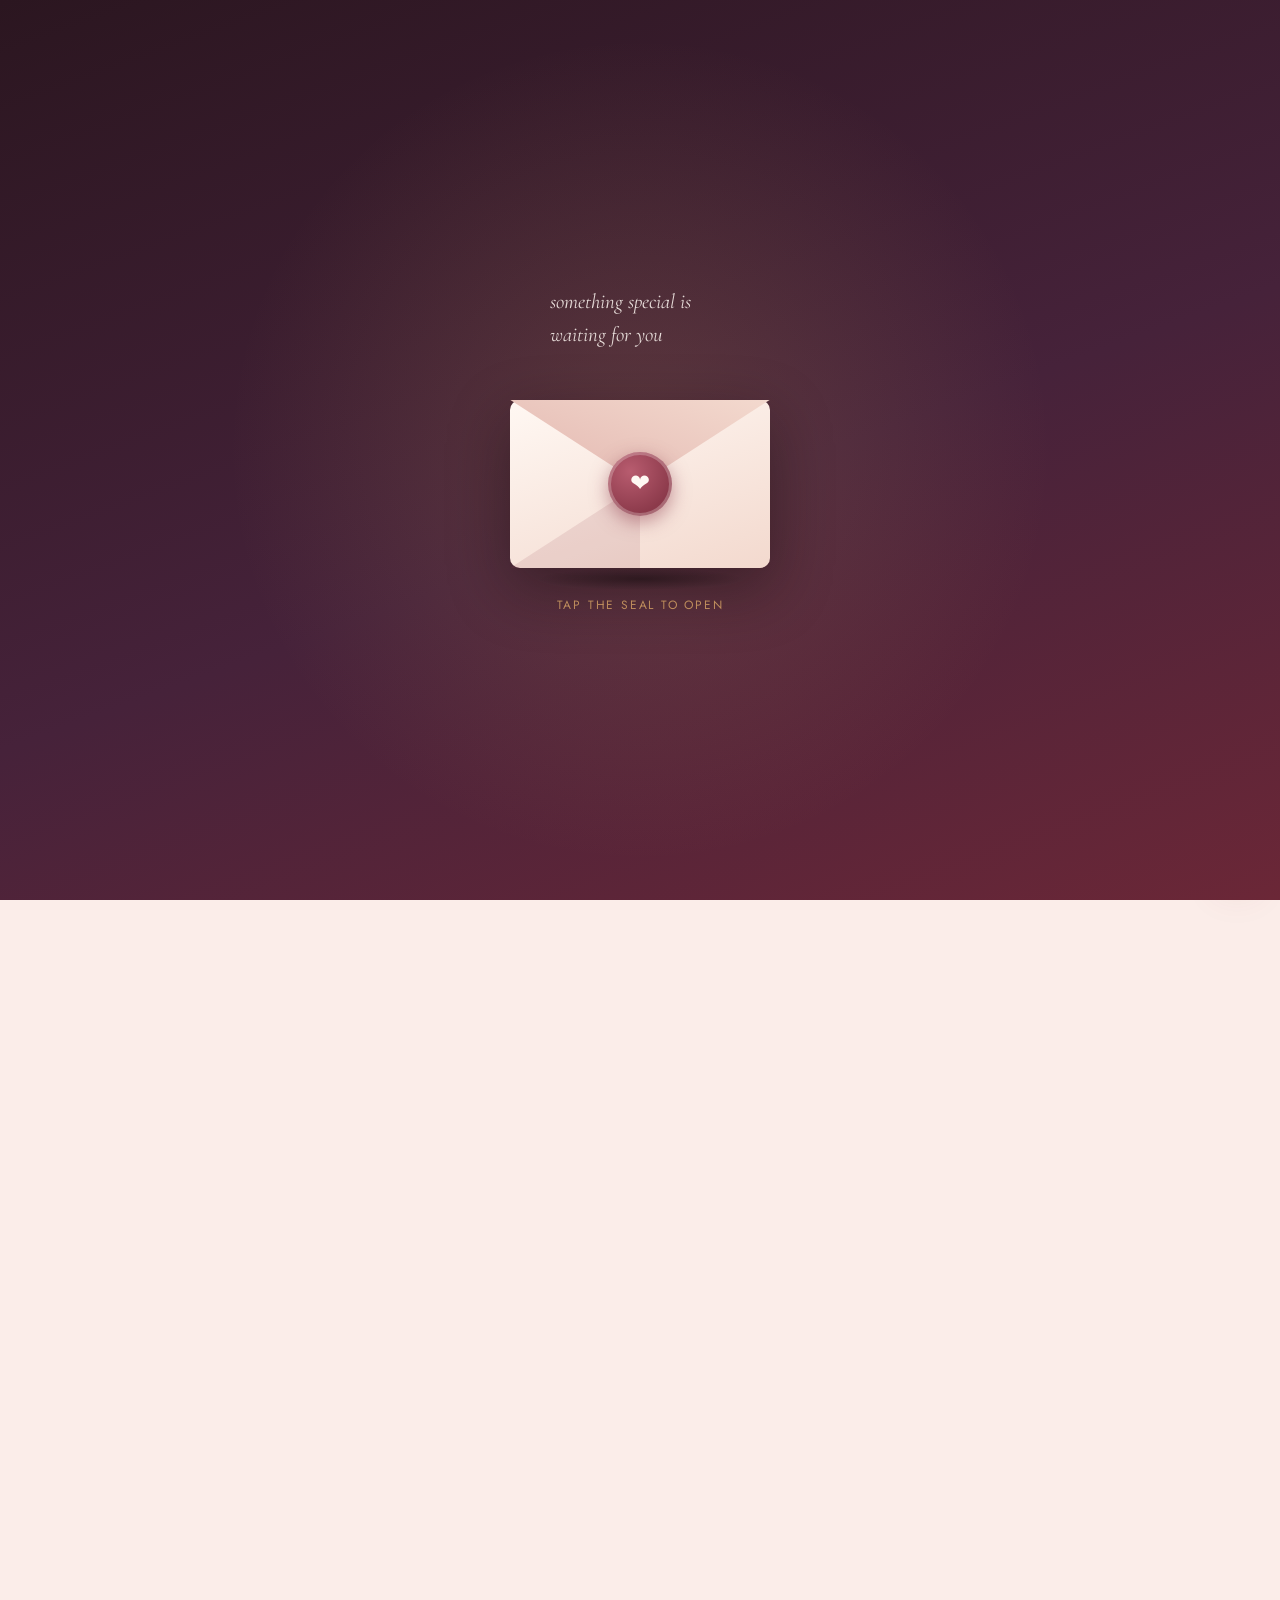
==== index.html @ ec3fe6d2 "Rename homepage to index.html" ====
<!DOCTYPE html>
<html lang="en" class="lock-scroll">
<head>
<meta charset="UTF-8">
<meta name="viewport" content="width=device-width, initial-scale=1.0, viewport-fit=cover">
<title>Happy Birthday ❤️ | A Little Gift For You</title>
<meta name="description" content="A birthday surprise, made just for you.">
<meta name="theme-color" content="#2B1620">
<link rel="icon" href="data:image/svg+xml,%3Csvg xmlns='http://www.w3.org/2000/svg' viewBox='0 0 100 100'%3E%3Ctext y='.9em' font-size='90'%3E%E2%9D%A4%EF%B8%8F%3C/text%3E%3C/svg%3E">

<!-- Fonts: Cormorant Garamond (display), Jost (body), Parisienne (signature/script accents) -->
<link rel="preconnect" href="https://fonts.googleapis.com">
<link rel="preconnect" href="https://fonts.gstatic.com" crossorigin>
<link href="https://fonts.googleapis.com/css2?family=Cormorant+Garamond:ital,wght@0,400;0,500;0,600;0,700;1,500;1,600&family=Jost:wght@300;400;500;600;700&family=Parisienne&display=swap" rel="stylesheet">

<link rel="stylesheet" href="style.css">
</head>
<body>

<!-- =========================================================
     OPENING SCREEN — the "envelope". Locks scroll until opened.
     ========================================================= -->
<div id="openingScreen" class="opening-screen">
  <div class="opening-glow" aria-hidden="true"></div>
  <div id="ambientHearts" class="ambient-hearts" aria-hidden="true"></div>

  <div class="opening-content">
    <p class="opening-eyebrow">something special is waiting for you</p>

    <div class="envelope" id="envelope">
      <div class="envelope-back"></div>
      <div class="envelope-flap" id="envelopeFlap" aria-hidden="true"></div>
      <button class="wax-seal" id="openBtn" aria-label="Open your birthday surprise">
        <span class="wax-seal-heart">❤</span>
      </button>
      <div class="envelope-shadow" aria-hidden="true"></div>
    </div>

    <p class="opening-hint">tap the seal to open</p>
  </div>
</div>

<!-- =========================================================
     MAIN CONTENT
     ========================================================= -->
<main id="mainContent">

  <!-- 1. HERO -->
  <section id="hero" class="section section--dark hero" aria-label="Happy Birthday">
    <div class="hero-inner">
      <p class="eyebrow eyebrow--light">a birthday, just for you</p>
      <h1 class="hero-title">Happy Birthday Catherine Elize Erison  <span aria-hidden="true">❤️</span></h1>
      <p class="hero-date">09 September</p>
      <p class="hero-line" id="heroTypingText" aria-live="polite"></p>
    </div>
    <div class="scroll-hint" aria-hidden="true"><span></span></div>
  </section>

  <!-- 2. PERSONAL MESSAGE -->
  <section id="message" class="section section--light message-section" aria-label="A letter for you">
    <p class="eyebrow">a little note</p>
    <div class="note-card reveal">
      <p class="note-greeting font-script">Hi Sayangku,</p>
      <p class="note-body"> Pertama sekali saya mau ucapkan happy birthday to the most unexpected person that come into my life. Sorry kalo saya banyak susahkan kamu. Saya banyak terhutang budi sama kamu sebenarnya. kamu bnyak tolong saya. Mungkin suatu hari nnti saya dapat bayar jasa kamu. Sorry juga kalo saya banyak sakitkan hati kamu selama kita kenal.</p>
      <p class="note-body"> Saya pun tak tau mau buat apa sebenarny untuk birthday kamu. Jadi ini ja yg terlintas dalam fikiran saya untuk buat macam ni.</p>
      <p class="note-body"> Saya harap kita dapat terus belajar faham satu sama lain. Saya tak mau janji apa-apa yg besar, tapi saya akan cuba jadi lebih baik. </p>
      <p class="note-signature font-script">Ikhlas dari orng ganteng,<br> Nath </p>
    </div>
  </section>

  <!-- 3. MEMORY GALLERY -->
  <section id="gallery" class="section section--light gallery-section" aria-label="Memories we've made">
    <p class="eyebrow">memories we've made</p>
    <h2 class="section-title">A Few of My Favorites Pictures Hehehe</h2>
    <div class="gallery-grid">
      <button class="gallery-item reveal" data-index="0" aria-label="Open photo 1">
        <img src="image/photo6.jpg" alt="A memory together — photo 1" loading="lazy">
      </button>
      <button class="gallery-item reveal" data-index="1" aria-label="Open photo 2">
        <img src="image/photo2.jpg" alt="A memory together — photo 2" loading="lazy">
      </button>
      <button class="gallery-item reveal" data-index="2" aria-label="Open photo 3">
        <img src="image/photo3.jpg" alt="A memory together — photo 3" loading="lazy">
      </button>
      <button class="gallery-item reveal" data-index="3" aria-label="Open photo 4">
        <img src="image/photo4.jpg" alt="A memory together — photo 4" loading="lazy">
      </button>
      <button class="gallery-item reveal" data-index="4" aria-label="Open photo 5">
        <img src="image/photo5.jpg" alt="A memory together — photo 5" loading="lazy">
      </button>
      <button class="gallery-item reveal" data-index="5" aria-label="Open photo 6">
        <img src="image/photo1.jpg" alt="A memory together — photo 6" loading="lazy">
      </button>
    </div>
  </section>

  <!-- 4. THINGS I LOVE ABOUT YOU -->
  <section id="love" class="section section--light love-section" aria-label="Things I love about you">
    <p class="eyebrow">things I've noticed</p>
    <h2 class="section-title">Things I Love About You</h2>
    <div class="love-grid">
      <div class="love-card reveal">
        <span class="love-icon" aria-hidden="true">❤️</span>
        <h3>Your smile</h3>
        <p>The one that somehow makes everything feel lighter.</p>
      </div>
      <div class="love-card reveal">
        <span class="love-icon" aria-hidden="true">❤️</span>
        <h3>Your kindness</h3>
        <p>The way you show up for people, quietly, without asking for anything back.</p>
      </div>
      <div class="love-card reveal">
        <span class="love-icon" aria-hidden="true">❤️</span>
        <h3>The way you care</h3>
        <p>You notice the little things most people miss.</p>
      </div>
      <div class="love-card reveal">
        <span class="love-icon" aria-hidden="true">❤️</span>
        <h3>Your laugh</h3>
        <p>Honestly, one of my favorite sounds.</p>
      </div>
      <div class="love-card reveal">
        <span class="love-icon" aria-hidden="true">❤️</span>
        <h3>Ordinary days made special</h3>
        <p>Somehow, being around you turns nothing days into good ones.</p>
      </div>
      <div class="love-card reveal">
        <span class="love-icon" aria-hidden="true">❤️</span>
        <h3>Just... you</h3>
        <p>tq for choosing me as ur BF. we don't what future holds for us, but I hope we can be together for a long time.
        </p>
      </div>
    </div>
  </section>

  <!-- 5. SPECIAL SURPRISE -->
  <section id="surprise" class="section section--dark surprise-section" aria-label="One more surprise">
    <div id="ambientHeartsSurprise" class="ambient-hearts" aria-hidden="true"></div>
    <p class="eyebrow eyebrow--light">one more thing</p>
    <h2 class="section-title section-title--light">There's a little more...</h2>
    <button id="surpriseBtn" class="btn-seal">One More Surprise...</button>
    <div id="surpriseMessage" class="surprise-message hidden">
      <p>"No matter where life takes us, I hope you always remember that you deserve happiness, love, and beautiful moments — today and always."</p>
    </div>
  </section>

  <!-- 6. COUNTDOWN / BIRTHDAY DATE -->
  <section id="countdown" class="section section--light countdown-section" aria-label="Birthday countdown">
    <p class="eyebrow">the big day</p>
    <h2 class="section-title">09 September</h2>

    <div id="countdownActive" class="countdown-active hidden">
      <p class="countdown-lead">Counting down to your day</p>
      <div class="countdown-grid">
        <div class="countdown-box"><span id="cdDays">00</span><small>Days</small></div>
        <div class="countdown-box"><span id="cdHours">00</span><small>Hours</small></div>
        <div class="countdown-box"><span id="cdMinutes">00</span><small>Minutes</small></div>
        <div class="countdown-box"><span id="cdSeconds">00</span><small>Seconds</small></div>
      </div>
    </div>

    <div id="countdownToday" class="countdown-today hidden">
      <p class="today-message">TODAY IS YOUR DAY! 🎂❤️</p>
    </div>

    <div id="countdownPast" class="countdown-past hidden">
      <p class="past-message">🎉 Happy Birthday! I hope your day was absolutely wonderful. ❤️</p>
    </div>
  </section>

  <!-- 7. FINAL MESSAGE -->
  <section id="final" class="section section--dark final-section" aria-label="Final message">
    <div id="ambientHeartsFinal" class="ambient-hearts" aria-hidden="true"></div>
    <p class="eyebrow eyebrow--light">before you go</p>
    <h2 class="final-title">Before you leave...</h2>
    <p class="final-body">If today gets busy, or loud, or ordinary in the way days sometimes do I hope somewhere in it, you pause for a second and just feel how loved you are. Because you are. More than you probably realize.</p>
    <p class="final-signoff font-script">Happy Birthday, Catherineku sayang ❤️</p>
    <p class="final-signature font-script">With love,<br> Nath </p>
  </section>

</main>

<!-- =========================================================
     LIGHTBOX (fullscreen photo viewer)
     ========================================================= -->
<div class="lightbox" id="lightbox" aria-hidden="true">
  <button class="lightbox-close" id="lightboxClose" aria-label="Close photo">&times;</button>
  <button class="lightbox-nav lightbox-prev" id="lightboxPrev" aria-label="Previous photo">&#8249;</button>
  <img class="lightbox-img" id="lightboxImg" src="" alt="">
  <button class="lightbox-nav lightbox-next" id="lightboxNext" aria-label="Next photo">&#8250;</button>
</div>

<!-- =========================================================
     FLOATING MUSIC PLAYER
     ========================================================= -->
<div class="music-player" id="musicPlayer">
  <audio id="bgMusic" src="image/music.mp3" loop preload="none"></audio>
  <div class="music-tooltip" id="musicTooltip">tap for music 🎵</div>
  <button id="musicToggle" class="music-btn" aria-label="Play music" aria-pressed="false">
    <svg class="icon-play" viewBox="0 0 24 24" width="18" height="18" aria-hidden="true"><path d="M8 5v14l11-7z" fill="currentColor"/></svg>
    <svg class="icon-pause" viewBox="0 0 24 24" width="18" height="18" aria-hidden="true" hidden><path d="M6 5h4v14H6zM14 5h4v14h-4z" fill="currentColor"/></svg>
  </button>
  <button id="muteToggle" class="mute-btn" aria-label="Mute" aria-pressed="false">
    <svg class="icon-vol" viewBox="0 0 24 24" width="16" height="16" aria-hidden="true"><path d="M3 10v4h4l5 5V5L7 10H3z" fill="currentColor"/></svg>
    <svg class="icon-mute" viewBox="0 0 24 24" width="16" height="16" aria-hidden="true" hidden><path d="M3 10v4h4l5 5V5L7 10H3zm13.5 2 2.5 2.5 1.4-1.4L18 12l1.9-1.9-1.4-1.4L16 11l-1.5-1.5-1.4 1.4L14.6 12l-1.5 1.5 1.4 1.4z" fill="currentColor"/></svg>
  </button>
</div>

<!-- Confetti + heart burst are spawned into these containers by script.js -->
<div class="confetti-container" id="confettiContainer" aria-hidden="true"></div>

<script src="script.js"></script>
</body>
</html>
---- style.css ----
/* =============================================================
   BIRTHDAY SURPRISE WEBSITE — STYLES
   Design tokens: petal blush + wine rose + champagne gold on a
   deep plum-black, paired with an elegant serif + clean sans +
   a handwritten script used only for signature moments.
   ============================================================= */

:root {
  /* Color */
  --color-bg: #FBEDE9;          /* petal blush — light section base   */
  --color-bg-soft: #FFF8F3;     /* warm cream — card / gallery base    */
  --color-bg-deep: #2B1620;     /* deep plum-black — dramatic sections */
  --color-primary: #8C3A4B;     /* wine rose — headings / accents      */
  --color-primary-light: #B85C6F;
  --color-gold: #D9A566;        /* champagne gold — accents / dividers */
  --color-text: #3A2530;        /* deep plum-brown — body text         */
  --color-text-soft: #7A5C66;
  --color-cream: #FFF8F3;       /* text on dark backgrounds            */
  --color-card: #FFFFFF;

  --gradient-dark: linear-gradient(160deg, #2B1620 0%, #46223A 55%, #6B2737 100%);
  --gradient-light: linear-gradient(180deg, #FBEDE9 0%, #FFF8F3 100%);

  /* Type */
  --font-display: 'Cormorant Garamond', serif;
  --font-body: 'Jost', sans-serif;
  --font-script: 'Parisienne', cursive;

  /* Shape */
  --radius-lg: 28px;
  --radius-md: 18px;
  --radius-sm: 10px;

  /* Shadow */
  --shadow-soft: 0 10px 40px rgba(140, 58, 75, 0.14);
  --shadow-deep: 0 20px 60px rgba(20, 8, 14, 0.45);

  /* Motion */
  --ease: cubic-bezier(0.22, 1, 0.36, 1);
  --t-base: 0.6s;
}

/* =============================================================
   RESET & BASE
   ============================================================= */
*, *::before, *::after { box-sizing: border-box; margin: 0; padding: 0; }

html, body {
  height: 100%;
  overflow-x: hidden;
  scroll-behavior: smooth;
}

html.lock-scroll, html.lock-scroll body {
  overflow: hidden;
  height: 100%;
}

body {
  font-family: var(--font-body);
  color: var(--color-text);
  background: var(--color-bg);
  line-height: 1.6;
  -webkit-font-smoothing: antialiased;
  text-rendering: optimizeLegibility;
}

img { max-width: 100%; display: block; }
button { font-family: inherit; cursor: pointer; border: none; background: none; }
a { color: inherit; }

.font-script { font-family: var(--font-script); }

.hidden { display: none !important; }

/* Visible keyboard focus everywhere */
button:focus-visible,
[tabindex]:focus-visible {
  outline: 2px solid var(--color-gold);
  outline-offset: 3px;
}

@media (prefers-reduced-motion: reduce) {
  *, *::before, *::after {
    animation-duration: 0.01ms !important;
    animation-iteration-count: 1 !important;
    transition-duration: 0.01ms !important;
    scroll-behavior: auto !important;
  }
}

/* =============================================================
   SHARED SECTION LAYOUT
   ============================================================= */
.section {
  position: relative;
  min-height: 100svh;
  padding: 96px 24px;
  display: flex;
  flex-direction: column;
  align-items: center;
  justify-content: center;
  text-align: center;
  overflow: hidden;
}

.section--light { background: var(--gradient-light); color: var(--color-text); }
.section--dark  { background: var(--gradient-dark); color: var(--color-cream); }

.eyebrow {
  font-family: var(--font-body);
  font-size: 0.78rem;
  letter-spacing: 0.22em;
  text-transform: uppercase;
  color: var(--color-primary);
  margin-bottom: 18px;
  font-weight: 500;
}
.eyebrow--light { color: var(--color-gold); }

.section-title {
  font-family: var(--font-display);
  font-weight: 600;
  font-size: clamp(1.8rem, 6vw, 2.6rem);
  color: var(--color-primary);
  margin-bottom: 40px;
}
.section-title--light { color: var(--color-cream); }

/* =============================================================
   OPENING SCREEN — "the envelope"
   ============================================================= */
.opening-screen {
  position: fixed;
  inset: 0;
  z-index: 999;
  display: flex;
  align-items: center;
  justify-content: center;
  background: var(--gradient-dark);
  overflow: hidden;
  transition: opacity 0.9s var(--ease), transform 0.9s var(--ease);
}

.opening-screen.is-closing {
  opacity: 0;
  transform: scale(1.06);
  pointer-events: none;
}

.opening-glow {
  position: absolute;
  top: 50%; left: 50%;
  width: 70vmax; height: 70vmax;
  transform: translate(-50%, -50%);
  background: radial-gradient(circle, rgba(217, 165, 102, 0.18) 0%, rgba(217, 165, 102, 0) 65%);
  pointer-events: none;
}

.opening-content {
  position: relative;
  z-index: 2;
  display: flex;
  flex-direction: column;
  align-items: center;
  padding: 0 24px;
}

.opening-eyebrow {
  font-family: var(--font-display);
  font-style: italic;
  font-size: clamp(1rem, 4vw, 1.3rem);
  color: var(--color-cream);
  opacity: 0.85;
  margin-bottom: 48px;
  max-width: 20ch;
}

.envelope {
  position: relative;
  width: 260px;
  height: 168px;
  perspective: 1000px;
}

.envelope-back {
  position: absolute;
  inset: 0;
  background: linear-gradient(160deg, #FFF8F3, #F3D9CE);
  border-radius: var(--radius-sm);
  box-shadow: var(--shadow-deep);
}

.envelope-back::before,
.envelope-back::after {
  content: "";
  position: absolute;
  bottom: 0;
  width: 0;
  height: 0;
  border-style: solid;
}
.envelope-back::before {
  left: 0;
  border-width: 0 0 84px 130px;
  border-color: transparent transparent rgba(140, 58, 75, 0.12) transparent;
}
.envelope-back::after {
  right: 0;
  border-width: 84px 130px 0 0;
  border-color: transparent transparent transparent rgba(140, 58, 75, 0.12);
}

.envelope-flap {
  position: absolute;
  top: 0; left: 0;
  width: 100%; height: 50%;
  background: linear-gradient(200deg, #F3D9CE, #E3B7B0);
  clip-path: polygon(0 0, 100% 0, 50% 100%);
  transform-origin: top center;
  transition: transform 1s var(--ease);
  z-index: 3;
}

.envelope.is-open .envelope-flap {
  transform: rotateX(180deg);
}

.envelope-shadow {
  position: absolute;
  bottom: -22px;
  left: 10%;
  width: 80%;
  height: 22px;
  background: radial-gradient(ellipse at center, rgba(0,0,0,0.35) 0%, rgba(0,0,0,0) 70%);
}

.wax-seal {
  position: absolute;
  top: 50%; left: 50%;
  transform: translate(-50%, -50%);
  width: 64px; height: 64px;
  border-radius: 50%;
  background: radial-gradient(circle at 35% 30%, var(--color-primary-light), var(--color-primary) 70%);
  color: var(--color-cream);
  font-size: 1.5rem;
  display: flex;
  align-items: center;
  justify-content: center;
  box-shadow: 0 6px 18px rgba(140, 58, 75, 0.5), inset 0 0 0 3px rgba(255, 248, 243, 0.25);
  z-index: 4;
  transition: transform 0.35s var(--ease), opacity 0.35s var(--ease);
  animation: seal-pulse 2.6s ease-in-out infinite;
}

.wax-seal-heart { transform: translateY(-1px); }

.wax-seal:active { transform: translate(-50%, -50%) scale(0.92); }

.wax-seal.is-breaking {
  animation: none;
  transform: translate(-50%, -50%) scale(1.3) rotate(12deg);
  opacity: 0;
}

@keyframes seal-pulse {
  0%, 100% { box-shadow: 0 6px 18px rgba(140, 58, 75, 0.5), inset 0 0 0 3px rgba(255, 248, 243, 0.25); }
  50% { box-shadow: 0 6px 26px rgba(217, 165, 102, 0.55), inset 0 0 0 3px rgba(255, 248, 243, 0.35); }
}

.opening-hint {
  margin-top: 28px;
  font-size: 0.75rem;
  letter-spacing: 0.15em;
  text-transform: uppercase;
  color: var(--color-gold);
  opacity: 0.8;
}

/* =============================================================
   AMBIENT FLOATING HEARTS (subtle background texture)
   ============================================================= */
.ambient-hearts {
  position: absolute;
  inset: 0;
  overflow: hidden;
  pointer-events: none;
  z-index: 0;
}

.ambient-heart {
  position: absolute;
  bottom: -10%;
  color: var(--color-gold);
  opacity: 0.35;
  animation: float-up linear forwards;
  will-change: transform, opacity;
}

@keyframes float-up {
  0%   { transform: translateY(0) translateX(0) rotate(0deg); opacity: 0; }
  10%  { opacity: 0.45; }
  90%  { opacity: 0.25; }
  100% { transform: translateY(-115vh) translateX(var(--drift, 20px)) rotate(20deg); opacity: 0; }
}

/* =============================================================
   HERO
   ============================================================= */
.hero-inner { position: relative; z-index: 1; max-width: 640px; }

.hero-title {
  font-family: var(--font-display);
  font-weight: 700;
  font-size: clamp(2.4rem, 10vw, 4rem);
  color: var(--color-cream);
  margin-bottom: 10px;
  opacity: 0;
  animation: fade-up 1s var(--ease) forwards;
  animation-delay: 0.15s;
}

.hero-date {
  font-family: var(--font-display);
  font-style: italic;
  font-size: clamp(1.1rem, 4vw, 1.5rem);
  color: var(--color-gold);
  letter-spacing: 0.08em;
  margin-bottom: 28px;
  opacity: 0;
  animation: fade-up 1s var(--ease) forwards;
  animation-delay: 0.4s;
}

.hero-line {
  font-size: clamp(0.95rem, 3.6vw, 1.15rem);
  color: var(--color-cream);
  opacity: 0.9;
  max-width: 42ch;
  margin: 0 auto;
  min-height: 3.2em;
}

.hero-line::after {
  content: "";
  display: inline-block;
  width: 2px;
  height: 1em;
  margin-left: 2px;
  background: var(--color-gold);
  vertical-align: -0.15em;
  animation: caret-blink 0.9s step-end infinite;
}

.hero-line.done::after { display: none; }

@keyframes caret-blink { 50% { opacity: 0; } }

@keyframes fade-up {
  from { opacity: 0; transform: translateY(18px); }
  to   { opacity: 1; transform: translateY(0); }
}

.scroll-hint {
  position: absolute;
  bottom: 32px; left: 50%;
  transform: translateX(-50%);
}
.scroll-hint span {
  display: block;
  width: 22px; height: 34px;
  border: 2px solid rgba(255, 248, 243, 0.5);
  border-radius: 12px;
  position: relative;
}
.scroll-hint span::before {
  content: "";
  position: absolute;
  top: 6px; left: 50%;
  width: 4px; height: 4px;
  margin-left: -2px;
  background: var(--color-gold);
  border-radius: 50%;
  animation: scroll-dot 1.6s ease-in-out infinite;
}
@keyframes scroll-dot {
  0%   { transform: translateY(0); opacity: 1; }
  70%  { opacity: 0; }
  100% { transform: translateY(14px); opacity: 0; }
}

/* =============================================================
   REVEAL ON SCROLL
   ============================================================= */
.reveal {
  opacity: 0;
  transform: translateY(28px);
  transition: opacity 0.8s var(--ease), transform 0.8s var(--ease);
}
.reveal.in-view { opacity: 1; transform: translateY(0); }

/* =============================================================
   PERSONAL MESSAGE
   ============================================================= */
.note-card {
  max-width: 560px;
  background: var(--color-card);
  border-radius: var(--radius-lg);
  padding: 44px 32px;
  box-shadow: var(--shadow-soft);
  text-align: left;
}

.note-greeting {
  font-size: clamp(1.6rem, 6vw, 2rem);
  color: var(--color-primary);
  margin-bottom: 18px;
}

.note-body {
  font-size: 1rem;
  color: var(--color-text);
  margin-bottom: 16px;
}

.note-signature {
  margin-top: 22px;
  font-size: 1.5rem;
  color: var(--color-primary);
  text-align: right;
}

/* =============================================================
   GALLERY
   ============================================================= */
.gallery-section { padding-bottom: 96px; }

.gallery-grid {
  display: grid;
  grid-template-columns: repeat(2, 1fr);
  gap: 12px;
  max-width: 560px;
  width: 100%;
}

.gallery-item {
  aspect-ratio: 1 / 1;
  border-radius: var(--radius-md);
  overflow: hidden;
  box-shadow: var(--shadow-soft);
  background: linear-gradient(160deg, #F3D9CE, #E3B7B0);
  transition: transform 0.4s var(--ease);
}
.gallery-item:hover,
.gallery-item:focus-visible { transform: translateY(-4px) scale(1.02); }

.gallery-item img {
  width: 100%; height: 100%;
  object-fit: cover;
}

.gallery-item:nth-child(3n+1) { grid-column: span 1; }
.gallery-item:first-child {
  grid-column: span 2;
  aspect-ratio: 2 / 1.1;
}

/* =============================================================
   LIGHTBOX
   ============================================================= */
.lightbox {
  position: fixed;
  inset: 0;
  z-index: 1000;
  background: rgba(20, 8, 14, 0.92);
  display: flex;
  align-items: center;
  justify-content: center;
  opacity: 0;
  visibility: hidden;
  transition: opacity 0.4s var(--ease);
  padding: 24px;
}
.lightbox.is-open { opacity: 1; visibility: visible; }

.lightbox-img {
  max-width: 100%;
  max-height: 80vh;
  border-radius: var(--radius-sm);
  box-shadow: var(--shadow-deep);
  transform: scale(0.92);
  opacity: 0;
  transition: transform 0.4s var(--ease), opacity 0.4s var(--ease);
}
.lightbox.is-open .lightbox-img { transform: scale(1); opacity: 1; }

.lightbox-close {
  position: absolute;
  top: 20px; right: 20px;
  width: 42px; height: 42px;
  font-size: 1.6rem;
  color: var(--color-cream);
  background: rgba(255,255,255,0.1);
  border-radius: 50%;
  display: flex; align-items: center; justify-content: center;
}

.lightbox-nav {
  position: absolute;
  top: 50%;
  transform: translateY(-50%);
  width: 46px; height: 46px;
  font-size: 1.8rem;
  color: var(--color-cream);
  background: rgba(255,255,255,0.1);
  border-radius: 50%;
  display: flex; align-items: center; justify-content: center;
}
.lightbox-prev { left: 12px; }
.lightbox-next { right: 12px; }

/* =============================================================
   THINGS I LOVE
   ============================================================= */
.love-grid {
  display: grid;
  grid-template-columns: repeat(2, 1fr);
  gap: 14px;
  max-width: 600px;
  width: 100%;
}

.love-card {
  background: var(--color-card);
  border-radius: var(--radius-md);
  padding: 22px 14px;
  box-shadow: var(--shadow-soft);
  transition-delay: calc(var(--i, 0) * 0.08s);
}
.love-card:nth-child(1) { --i: 1; }
.love-card:nth-child(2) { --i: 2; }
.love-card:nth-child(3) { --i: 3; }
.love-card:nth-child(4) { --i: 4; }
.love-card:nth-child(5) { --i: 5; }
.love-card:nth-child(6) { --i: 6; }

.love-icon { font-size: 1.4rem; display: block; margin-bottom: 8px; }

.love-card h3 {
  font-family: var(--font-display);
  font-size: 1.15rem;
  color: var(--color-primary);
  margin-bottom: 6px;
}

.love-card p { font-size: 0.85rem; color: var(--color-text-soft); }

/* =============================================================
   SURPRISE
   ============================================================= */
.surprise-section { gap: 4px; }

.btn-seal {
  position: relative;
  z-index: 1;
  margin-top: 12px;
  padding: 16px 34px;
  font-family: var(--font-body);
  font-size: 0.95rem;
  font-weight: 600;
  letter-spacing: 0.03em;
  color: var(--color-bg-deep);
  background: linear-gradient(160deg, #F3D9CE, var(--color-gold));
  border-radius: 999px;
  box-shadow: 0 10px 30px rgba(217, 165, 102, 0.35);
  transition: transform 0.3s var(--ease), box-shadow 0.3s var(--ease);
}
.btn-seal:hover { transform: translateY(-2px); box-shadow: 0 14px 36px rgba(217, 165, 102, 0.45); }
.btn-seal:active { transform: translateY(0) scale(0.97); }

.surprise-message {
  position: relative;
  z-index: 1;
  max-width: 480px;
  margin-top: 34px;
  padding: 28px;
  font-family: var(--font-display);
  font-style: italic;
  font-size: clamp(1.05rem, 4vw, 1.3rem);
  color: var(--color-cream);
  border: 1px solid rgba(217, 165, 102, 0.4);
  border-radius: var(--radius-lg);
  opacity: 0;
  transform: translateY(16px) scale(0.98);
  transition: opacity 0.7s var(--ease), transform 0.7s var(--ease);
}
.surprise-message.is-visible { opacity: 1; transform: translateY(0) scale(1); }

/* =============================================================
   COUNTDOWN
   ============================================================= */
.countdown-lead {
  font-size: 0.95rem;
  color: var(--color-text-soft);
  margin-bottom: 22px;
}

.countdown-grid {
  display: grid;
  grid-template-columns: repeat(4, 1fr);
  gap: 10px;
  max-width: 380px;
  width: 100%;
}

.countdown-box {
  background: var(--color-card);
  border-radius: var(--radius-md);
  padding: 16px 4px;
  box-shadow: var(--shadow-soft);
}
.countdown-box span {
  display: block;
  font-family: var(--font-display);
  font-size: clamp(1.5rem, 6vw, 2rem);
  font-weight: 600;
  color: var(--color-primary);
}
.countdown-box small {
  font-size: 0.65rem;
  letter-spacing: 0.1em;
  text-transform: uppercase;
  color: var(--color-text-soft);
}

.today-message,
.past-message {
  font-family: var(--font-display);
  font-size: clamp(1.4rem, 6vw, 2rem);
  color: var(--color-primary);
  font-weight: 600;
  max-width: 24ch;
}

/* =============================================================
   FINAL MESSAGE
   ============================================================= */
.final-title {
  position: relative; z-index: 1;
  font-family: var(--font-display);
  font-size: clamp(1.6rem, 6vw, 2.2rem);
  color: var(--color-cream);
  margin-bottom: 22px;
}

.final-body {
  position: relative; z-index: 1;
  max-width: 480px;
  color: var(--color-cream);
  opacity: 0.85;
  margin-bottom: 34px;
}

.final-signoff {
  position: relative; z-index: 1;
  font-size: clamp(1.6rem, 7vw, 2.2rem);
  color: var(--color-gold);
  margin-bottom: 14px;
}

.final-signature {
  position: relative; z-index: 1;
  font-size: 1.3rem;
  color: var(--color-cream);
  opacity: 0.9;
}

/* =============================================================
   FLOATING MUSIC PLAYER
   ============================================================= */
.music-player {
  position: fixed;
  right: 18px;
  bottom: 18px;
  z-index: 500;
  display: flex;
  flex-direction: column;
  align-items: center;
  gap: 8px;
}

.music-btn, .mute-btn {
  width: 50px; height: 50px;
  border-radius: 50%;
  background: var(--color-primary);
  color: var(--color-cream);
  display: flex; align-items: center; justify-content: center;
  box-shadow: var(--shadow-soft);
  transition: transform 0.3s var(--ease);
}
.mute-btn { width: 38px; height: 38px; background: rgba(140, 58, 75, 0.75); }

.music-btn:active, .mute-btn:active { transform: scale(0.9); }

.music-btn.is-playing { animation: music-pulse 1.8s ease-in-out infinite; }
@keyframes music-pulse {
  0%, 100% { box-shadow: 0 0 0 0 rgba(217, 165, 102, 0.5); }
  50% { box-shadow: 0 0 0 10px rgba(217, 165, 102, 0); }
}

.music-tooltip {
  position: absolute;
  right: 58px;
  bottom: 6px;
  white-space: nowrap;
  background: var(--color-bg-deep);
  color: var(--color-cream);
  font-size: 0.72rem;
  padding: 6px 12px;
  border-radius: 999px;
  opacity: 0;
  transform: translateX(6px);
  transition: opacity 0.5s var(--ease), transform 0.5s var(--ease);
  pointer-events: none;
}
.music-tooltip.is-visible { opacity: 0.95; transform: translateX(0); }

/* =============================================================
   CONFETTI / HEART BURST
   ============================================================= */
.confetti-container {
  position: fixed;
  inset: 0;
  z-index: 900;
  pointer-events: none;
  overflow: hidden;
}

.confetti-piece {
  position: absolute;
  top: -5%;
  width: 8px; height: 14px;
  opacity: 0.9;
  animation: confetti-fall linear forwards;
}

@keyframes confetti-fall {
  to { transform: translateY(105vh) rotate(var(--rot, 360deg)); opacity: 0; }
}

.heart-burst-piece {
  position: absolute;
  bottom: 6%;
  font-size: 1.1rem;
  color: var(--color-primary-light);
  animation: heart-burst-rise ease-out forwards;
}

@keyframes heart-burst-rise {
  0%   { transform: translate(0, 0) scale(0.6); opacity: 1; }
  100% { transform: translate(var(--driftx, 0), -60vh) scale(1.1); opacity: 0; }
}

/* =============================================================
   RESPONSIVE — tablet & up
   ============================================================= */
@media (min-width: 600px) {
  .section { padding: 120px 40px; }

  .gallery-grid { grid-template-columns: repeat(3, 1fr); }
  .gallery-item:first-child { grid-column: span 1; aspect-ratio: 1/1; }

  .love-grid { grid-template-columns: repeat(3, 1fr); }

  .note-card { padding: 56px 48px; }

  .countdown-grid { max-width: 420px; }
}

/* =============================================================
   RESPONSIVE — desktop
   ============================================================= */
@media (min-width: 1024px) {
  .hero-title { font-size: 4.5rem; }
  .note-card { max-width: 620px; }
  .gallery-grid { max-width: 720px; }
  .love-grid { max-width: 760px; }
  .final-body { max-width: 560px; }
}
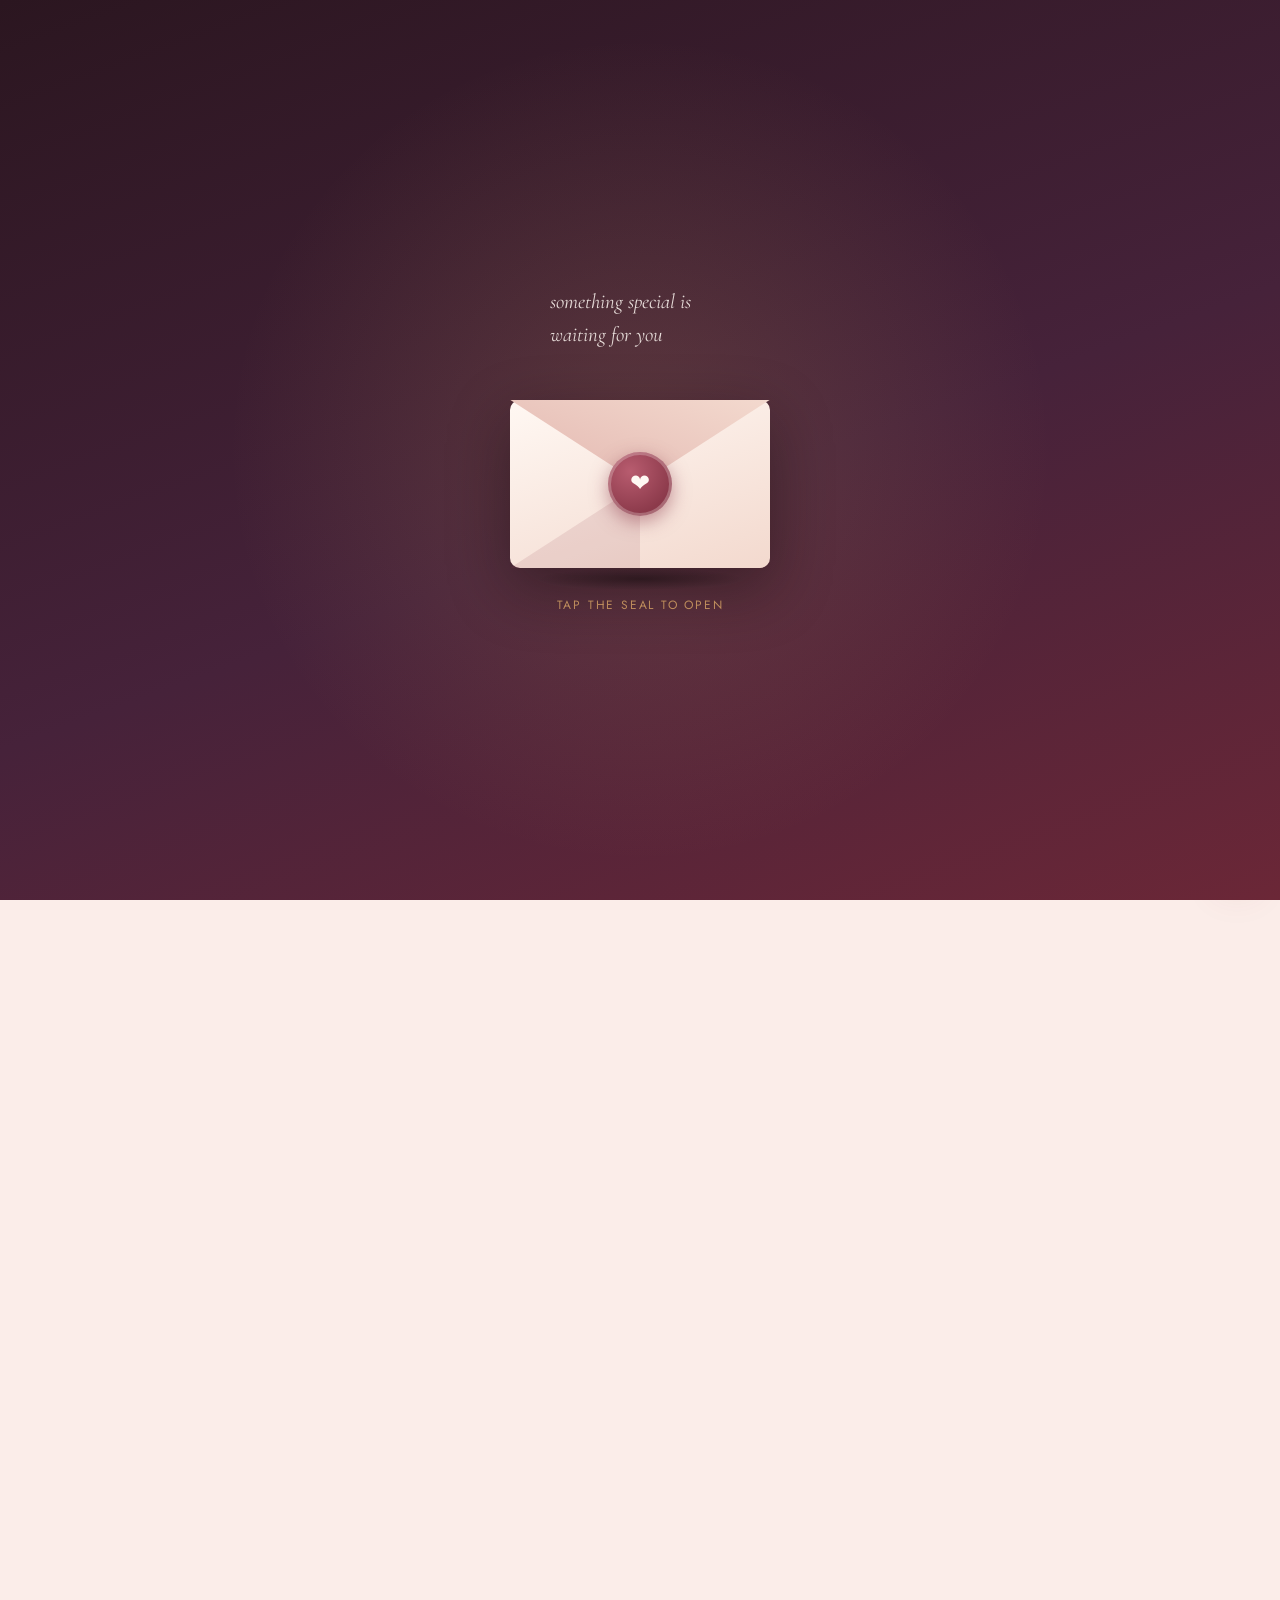
==== commit f34accfa: "Update birthday website" ====
--- a/index.html
+++ b/index.html
@@ -94,57 +94,44 @@
     </div>
   </section>
 
-  <!-- 4. THINGS I LOVE ABOUT YOU -->
-  <section id="love" class="section section--light love-section" aria-label="Things I love about you">
-    <p class="eyebrow">things I've noticed</p>
-    <h2 class="section-title">Things I Love About You</h2>
-    <div class="love-grid">
-      <div class="love-card reveal">
-        <span class="love-icon" aria-hidden="true">❤️</span>
-        <h3>Your smile</h3>
-        <p>The one that somehow makes everything feel lighter.</p>
-      </div>
-      <div class="love-card reveal">
-        <span class="love-icon" aria-hidden="true">❤️</span>
-        <h3>Your kindness</h3>
-        <p>The way you show up for people, quietly, without asking for anything back.</p>
-      </div>
-      <div class="love-card reveal">
-        <span class="love-icon" aria-hidden="true">❤️</span>
-        <h3>The way you care</h3>
-        <p>You notice the little things most people miss.</p>
-      </div>
-      <div class="love-card reveal">
-        <span class="love-icon" aria-hidden="true">❤️</span>
-        <h3>Your laugh</h3>
-        <p>Honestly, one of my favorite sounds.</p>
-      </div>
-      <div class="love-card reveal">
-        <span class="love-icon" aria-hidden="true">❤️</span>
-        <h3>Ordinary days made special</h3>
-        <p>Somehow, being around you turns nothing days into good ones.</p>
-      </div>
-      <div class="love-card reveal">
-        <span class="love-icon" aria-hidden="true">❤️</span>
-        <h3>Just... you</h3>
-        <p>tq for choosing me as ur BF. we don't what future holds for us, but I hope we can be together for a long time.
-        </p>
-      </div>
-    </div>
-  </section>
-
-  <!-- 5. SPECIAL SURPRISE -->
-  <section id="surprise" class="section section--dark surprise-section" aria-label="One more surprise">
+  <!-- 4. SPECIAL SURPRISE: A RED ROSE -->
+  <section id="surprise" class="section section--dark surprise-section" aria-label="A rose surprise">
     <div id="ambientHeartsSurprise" class="ambient-hearts" aria-hidden="true"></div>
     <p class="eyebrow eyebrow--light">one more thing</p>
-    <h2 class="section-title section-title--light">There's a little more...</h2>
-    <button id="surpriseBtn" class="btn-seal">One More Surprise...</button>
+    <h2 class="section-title section-title--light">There's a litte more... </h2>
+    <button id="surpriseBtn" class="btn-seal">One more surprise 🌹</button>
+
+    <div id="surpriseRose" class="surprise-rose hidden" aria-hidden="true">
+      <svg class="rose-illustration" viewBox="0 0 200 320" xmlns="http://www.w3.org/2000/svg">
+        <path d="M100 150 C 88 200, 112 250, 96 300" fill="none" stroke="var(--color-leaf)" stroke-width="5" stroke-linecap="round"/>
+        <path d="M99 205 C 68 200, 52 220, 46 246 C 78 248, 100 232, 99 205 Z" fill="var(--color-leaf-light)"/>
+        <path d="M97 236 C 128 227, 146 246, 152 272 C 119 276, 98 259, 97 236 Z" fill="var(--color-leaf)"/>
+        <g style="fill:var(--color-primary-light)">
+          <path d="M100 98 C 65 91, 55 55, 75 25 C 85 10, 115 10, 125 25 C 145 55, 135 91, 100 98 Z" transform="rotate(0 100 98)"/>
+          <path d="M100 98 C 65 91, 55 55, 75 25 C 85 10, 115 10, 125 25 C 145 55, 135 91, 100 98 Z" transform="rotate(72 100 98)"/>
+          <path d="M100 98 C 65 91, 55 55, 75 25 C 85 10, 115 10, 125 25 C 145 55, 135 91, 100 98 Z" transform="rotate(144 100 98)"/>
+          <path d="M100 98 C 65 91, 55 55, 75 25 C 85 10, 115 10, 125 25 C 145 55, 135 91, 100 98 Z" transform="rotate(216 100 98)"/>
+          <path d="M100 98 C 65 91, 55 55, 75 25 C 85 10, 115 10, 125 25 C 145 55, 135 91, 100 98 Z" transform="rotate(288 100 98)"/>
+        </g>
+        <g style="fill:var(--color-primary)">
+          <path d="M100 98 C 82 93, 76 72, 86 55 C 91 47, 109 47, 114 55 C 124 72, 118 93, 100 98 Z" transform="rotate(36 100 98)"/>
+          <path d="M100 98 C 82 93, 76 72, 86 55 C 91 47, 109 47, 114 55 C 124 72, 118 93, 100 98 Z" transform="rotate(108 100 98)"/>
+          <path d="M100 98 C 82 93, 76 72, 86 55 C 91 47, 109 47, 114 55 C 124 72, 118 93, 100 98 Z" transform="rotate(180 100 98)"/>
+          <path d="M100 98 C 82 93, 76 72, 86 55 C 91 47, 109 47, 114 55 C 124 72, 118 93, 100 98 Z" transform="rotate(252 100 98)"/>
+          <path d="M100 98 C 82 93, 76 72, 86 55 C 91 47, 109 47, 114 55 C 124 72, 118 93, 100 98 Z" transform="rotate(324 100 98)"/>
+        </g>
+        <circle cx="100" cy="82" r="10" fill="#6B2737"/>
+      </svg>
+    </div>
+
     <div id="surpriseMessage" class="surprise-message hidden">
-      <p>"No matter where life takes us, I hope you always remember that you deserve happiness, love, and beautiful moments — today and always."</p>
-    </div>
-  </section>
-
-  <!-- 6. COUNTDOWN / BIRTHDAY DATE -->
+      <p> Saya sebenarnya mau belikan kamu red roses yg betul". Tapi kali ni kita jauh. </p>
+      <p> Jadi terimalah bunga digital ini ikhlas dari hati saya yg paling dalam sedalam jurang mariana. Hehehe </p>
+      <p> A little bouquet made with love, just for you. ❤️ </p>
+    </div>
+  </section>
+
+  <!-- 5. COUNTDOWN / BIRTHDAY DATE -->
   <section id="countdown" class="section section--light countdown-section" aria-label="Birthday countdown">
     <p class="eyebrow">the big day</p>
     <h2 class="section-title">09 September</h2>
@@ -168,14 +155,14 @@
     </div>
   </section>
 
-  <!-- 7. FINAL MESSAGE -->
+  <!-- 6. FINAL MESSAGE -->
   <section id="final" class="section section--dark final-section" aria-label="Final message">
     <div id="ambientHeartsFinal" class="ambient-hearts" aria-hidden="true"></div>
     <p class="eyebrow eyebrow--light">before you go</p>
     <h2 class="final-title">Before you leave...</h2>
-    <p class="final-body">If today gets busy, or loud, or ordinary in the way days sometimes do I hope somewhere in it, you pause for a second and just feel how loved you are. Because you are. More than you probably realize.</p>
+    <p class="final-body"> Semoga apapun yg sedang kamu kejar, kamu akan dapat nanti. Jangan giveup Catherineku. God Bless You!</p>
     <p class="final-signoff font-script">Happy Birthday, Catherineku sayang ❤️</p>
-    <p class="final-signature font-script">With love,<br> Nath </p>
+    <p class="final-signature font-script">Ikhlas Dari Hati,<br> Jonathan Sylvester </p>
   </section>
 
 </main>
--- a/style.css
+++ b/style.css
@@ -17,6 +17,8 @@
   --color-text-soft: #7A5C66;
   --color-cream: #FFF8F3;       /* text on dark backgrounds            */
   --color-card: #FFFFFF;
+  --color-leaf: #5C7A52;        /* stem/leaf green — rose illustration */
+  --color-leaf-light: #6B8F5E;
 
   --gradient-dark: linear-gradient(160deg, #2B1620 0%, #46223A 55%, #6B2737 100%);
   --gradient-light: linear-gradient(180deg, #FBEDE9 0%, #FFF8F3 100%);
@@ -460,7 +462,8 @@
 }
 
 .gallery-item:nth-child(3n+1) { grid-column: span 1; }
-.gallery-item:first-child {
+.gallery-item:first-child,
+.gallery-item:last-child {
   grid-column: span 2;
   aspect-ratio: 2 / 1.1;
 }
@@ -520,45 +523,31 @@
 .lightbox-next { right: 12px; }
 
 /* =============================================================
-   THINGS I LOVE
-   ============================================================= */
-.love-grid {
-  display: grid;
-  grid-template-columns: repeat(2, 1fr);
-  gap: 14px;
-  max-width: 600px;
-  width: 100%;
-}
-
-.love-card {
-  background: var(--color-card);
-  border-radius: var(--radius-md);
-  padding: 22px 14px;
-  box-shadow: var(--shadow-soft);
-  transition-delay: calc(var(--i, 0) * 0.08s);
-}
-.love-card:nth-child(1) { --i: 1; }
-.love-card:nth-child(2) { --i: 2; }
-.love-card:nth-child(3) { --i: 3; }
-.love-card:nth-child(4) { --i: 4; }
-.love-card:nth-child(5) { --i: 5; }
-.love-card:nth-child(6) { --i: 6; }
-
-.love-icon { font-size: 1.4rem; display: block; margin-bottom: 8px; }
-
-.love-card h3 {
-  font-family: var(--font-display);
-  font-size: 1.15rem;
-  color: var(--color-primary);
-  margin-bottom: 6px;
-}
-
-.love-card p { font-size: 0.85rem; color: var(--color-text-soft); }
-
-/* =============================================================
    SURPRISE
    ============================================================= */
 .surprise-section { gap: 4px; }
+
+.surprise-rose {
+  position: relative;
+  z-index: 1;
+  width: 150px;
+  margin: 30px auto 0;
+  opacity: 0;
+  transform: scale(0.4) rotate(-8deg);
+  transition: opacity 0.9s var(--ease), transform 0.9s var(--ease);
+  filter: drop-shadow(0 14px 22px rgba(20, 8, 14, 0.45));
+}
+.surprise-rose.is-visible {
+  opacity: 1;
+  transform: scale(1) rotate(0deg);
+  animation: rose-sway 4.5s ease-in-out 0.9s infinite;
+}
+.rose-illustration { width: 100%; height: auto; overflow: visible; display: block; }
+
+@keyframes rose-sway {
+  0%, 100% { transform: scale(1) rotate(-2deg); }
+  50%      { transform: scale(1) rotate(2deg); }
+}
 
 .btn-seal {
   position: relative;
@@ -595,6 +584,7 @@
   transition: opacity 0.7s var(--ease), transform 0.7s var(--ease);
 }
 .surprise-message.is-visible { opacity: 1; transform: translateY(0) scale(1); }
+.surprise-message p + p { margin-top: 14px; }
 
 /* =============================================================
    COUNTDOWN
@@ -748,15 +738,15 @@
   to { transform: translateY(105vh) rotate(var(--rot, 360deg)); opacity: 0; }
 }
 
-.heart-burst-piece {
+.rose-burst-piece {
   position: absolute;
   bottom: 6%;
-  font-size: 1.1rem;
+  font-size: 1.15rem;
   color: var(--color-primary-light);
-  animation: heart-burst-rise ease-out forwards;
-}
-
-@keyframes heart-burst-rise {
+  animation: rose-burst-rise ease-out forwards;
+}
+
+@keyframes rose-burst-rise {
   0%   { transform: translate(0, 0) scale(0.6); opacity: 1; }
   100% { transform: translate(var(--driftx, 0), -60vh) scale(1.1); opacity: 0; }
 }
@@ -768,9 +758,8 @@
   .section { padding: 120px 40px; }
 
   .gallery-grid { grid-template-columns: repeat(3, 1fr); }
-  .gallery-item:first-child { grid-column: span 1; aspect-ratio: 1/1; }
-
-  .love-grid { grid-template-columns: repeat(3, 1fr); }
+  .gallery-item:first-child,
+  .gallery-item:last-child { grid-column: span 1; aspect-ratio: 1/1; }
 
   .note-card { padding: 56px 48px; }
 
@@ -784,6 +773,5 @@
   .hero-title { font-size: 4.5rem; }
   .note-card { max-width: 620px; }
   .gallery-grid { max-width: 720px; }
-  .love-grid { max-width: 760px; }
   .final-body { max-width: 560px; }
 }
